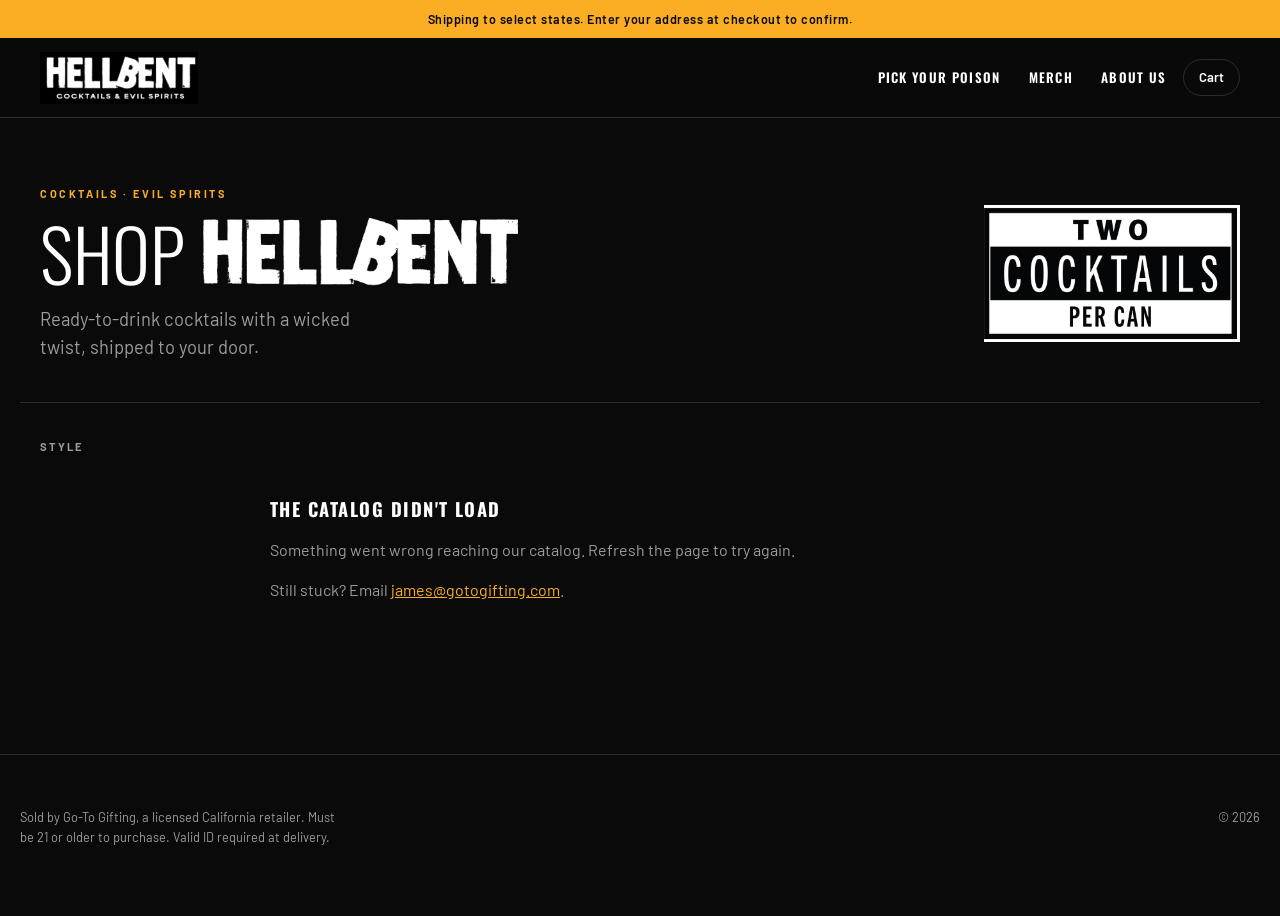
==== index.html @ 091dbbee "Add Two Cocktails per Can badge to the hero Their supplied artwork, used as-is (black-on-white reads" ====
<!DOCTYPE html>
<html lang="en">
<head>
<meta charset="utf-8">
<meta name="viewport" content="width=device-width, initial-scale=1">
<meta name="robots" content="noindex, nofollow">
<meta name="description" content="Ready-to-drink cocktails with a wicked twist. Shipped to your door.">
<title>Shop</title>
<link rel="icon" type="image/png" href="/assets/favicon.png">
<link rel="stylesheet" href="/assets/styles.css">
</head>
<body>

<div class="announce" id="announce"></div>

<header class="masthead">
  <div class="masthead__inner">
    <a class="masthead__logo" id="brand-home" href="#">
      <img id="brand-logo" alt="">
      <span class="masthead__name" id="brand-name"></span>
    </a>
    <span class="masthead__spacer"></span>
    <nav class="masthead__nav" id="brand-nav" aria-label="Hellbent"></nav>
    <button class="cart-btn" id="cart-open" type="button" aria-haspopup="dialog">
      Cart
      <span class="cart-btn__count" id="cart-count" hidden>0</span>
    </button>
  </div>
</header>

<main>
  <section class="hero">
    <div class="hero__copy">
      <p class="hero__kicker" id="hero-kicker"></p>
      <h1 class="hero__title" id="hero-title">
        <span id="hero-lead"></span>
        <img id="hero-mark" alt="" hidden>
      </h1>
      <p class="hero__tagline" id="hero-tagline"></p>
    </div>
    <img class="hero__badge" id="hero-badge" alt="" hidden>
  </section>

  <div class="shell">
    <nav class="filters" aria-label="Filter by style">
      <h2 class="filters__heading">Style</h2>
      <ul class="filters__list" id="filters"></ul>
    </nav>
    <section id="grid" aria-live="polite" aria-busy="true"></section>
  </div>
</main>

<footer class="footer">
  <div class="footer__inner">
    <p class="footer__legal" id="footer-legal"></p>
    <span class="masthead__spacer"></span>
    <p>&copy; <span id="footer-year"></span></p>
  </div>
</footer>

<div class="scrim" id="scrim" data-open="false"></div>

<aside class="drawer" id="drawer" data-open="false" role="dialog"
       aria-modal="true" aria-labelledby="drawer-title" aria-hidden="true">
  <div class="drawer__head">
    <h2 class="drawer__title" id="drawer-title">Your Cart</h2>
    <button class="drawer__close" id="drawer-close" type="button" aria-label="Close cart">&times;</button>
  </div>

  <div class="drawer__body" id="drawer-body"></div>

  <div class="drawer__foot" id="drawer-foot" hidden>
    <div class="drawer__error" id="drawer-error" role="alert" hidden></div>
    <div class="drawer__total">
      <span>Subtotal</span>
      <span id="cart-total">—</span>
    </div>
    <p class="drawer__tax">Shipping and tax calculated at checkout.</p>
    <button class="checkout-btn" id="checkout" type="button">Checkout</button>
    <p class="handoff" id="handoff"></p>
  </div>
</aside>

<script type="module" src="/assets/app.js"></script>
</body>
</html>
---- assets/styles.css ----
/* ═══════════════════════════════════════════════════════════
   Every color comes from a custom property set by app.js from
   brand.config.js. No hardcoded hex in this file — that's what
   keeps the template brand-agnostic.
   ═══════════════════════════════════════════════════════════ */

*, *::before, *::after { box-sizing: border-box; }

html {
  -webkit-text-size-adjust: 100%;
  overflow-x: hidden;
}

body {
  margin: 0;
  min-width: 320px;
  background: var(--bg);
  color: var(--text);
  font-family: var(--font-body);
  font-size: 16px;
  line-height: 1.5;
  -webkit-font-smoothing: antialiased;
}

img { max-width: 100%; display: block; }

button { font: inherit; color: inherit; cursor: pointer; }

a { color: inherit; }

:focus-visible {
  outline: 2px solid var(--accent);
  outline-offset: 3px;
  border-radius: 2px;
}

.visually-hidden {
  position: absolute; width: 1px; height: 1px;
  padding: 0; margin: -1px; overflow: hidden;
  clip: rect(0 0 0 0); white-space: nowrap; border: 0;
}

/* ── Announcement ─────────────────────────────────────────── */
.announce {
  background: var(--accent);
  color: var(--accent-text);
  text-align: center;
  font-size: 0.78rem;
  font-weight: 600;
  letter-spacing: 0.04em;
  padding: 0.6rem 1rem;
}

/* ── Header ───────────────────────────────────────────────── */
.masthead {
  position: sticky; top: 0; z-index: 40;
  background: color-mix(in srgb, var(--bg) 92%, transparent);
  backdrop-filter: blur(10px);
  border-bottom: 1px solid var(--line);
}
.masthead__inner {
  max-width: 1240px; margin: 0 auto;
  padding: 0.85rem 1.25rem;
  display: flex; align-items: center; gap: 1rem;
}
.masthead__logo { display: flex; align-items: center; gap: 0.6rem; text-decoration: none; }
.masthead__logo img { height: 52px; width: auto; }
.masthead__name {
  font-family: var(--font-display);
  font-size: 1.02rem; line-height: 1;
  font-weight: 800; text-transform: uppercase;
  letter-spacing: 0.14em;
}
.masthead__spacer { flex: 1; }
/* Hero wordmark sits inline beside "Shop". Cap height, not em box: the
   logotype's glyphs fill its frame edge to edge, so matching it to the full em
   would render it noticeably heavier than the type next to it. */
/* SHOP's cap height measures 0.819em in Oswald 800. The wordmark is set to
   0.95em so HELLBENT reads clearly taller than SHOP, per their team. Its ink
   fills the file edge to edge, so height here is true ink height. */
#hero-mark {
  display: inline-block; vertical-align: baseline;
  height: 0.95em; width: auto;
  margin-left: 0.16em;
  position: relative; top: 0.012em;   /* optical baseline seat */
}
/* Nav mirrors Hellbent's own header: uppercase display type, wide tracking.
   Wraps to a full-width second row below ~560px so the logo and cart button
   keep their space on a phone. */
.masthead__nav { display: flex; align-items: center; gap: 1.75rem; }
.masthead__link {
  font-family: var(--font-display);
  font-size: 0.82rem; color: var(--text);
  text-decoration: none; font-weight: 600;
  text-transform: uppercase; letter-spacing: 0.1em;
  white-space: nowrap;
}
.masthead__link:hover { color: var(--accent); }

.cart-btn {
  position: relative;
  background: none; border: 1px solid var(--line);
  border-radius: 999px;
  padding: 0.5rem 0.95rem;
  font-size: 0.82rem; font-weight: 600;
  display: inline-flex; align-items: center; gap: 0.45rem;
  transition: border-color 0.15s, background 0.15s;
}
.cart-btn:hover { border-color: var(--accent); background: var(--surface); }
.cart-btn__count {
  background: var(--accent); color: var(--accent-text);
  border-radius: 999px;
  min-width: 1.25rem; height: 1.25rem;
  display: grid; place-items: center;
  font-size: 0.7rem; font-weight: 700;
}
.cart-btn__count[hidden] { display: none; }

/* ── Hero ─────────────────────────────────────────────────── */
.hero {
  max-width: 1240px; margin: 0 auto;
  padding: clamp(2.75rem, 7vw, 4.25rem) 1.25rem clamp(1.75rem, 3.5vw, 2.5rem);
  border-bottom: 1px solid var(--line);
  margin-bottom: clamp(1.5rem, 3vw, 2.25rem);
  display: flex; align-items: center; gap: clamp(1.5rem, 5vw, 4rem);
}
.hero__copy { flex: 1 1 auto; min-width: 0; }
/* Claim badge filling the hero's open right side. Capped so it reads as a
   stamp beside the headline rather than competing with it. */
.hero__badge {
  flex: 0 0 auto;
  width: clamp(150px, 20vw, 260px);
  height: auto; display: block;
}
.hero__kicker {
  font-size: 0.68rem; letter-spacing: 0.24em;
  text-transform: uppercase; color: var(--accent);
  font-weight: 700; margin: 0 0 0.9rem;
}
.hero__title {
  font-family: var(--font-display);
  font-size: clamp(2.3rem, 6.8vw, 4.5rem);
  font-weight: 800; line-height: 0.98;
  letter-spacing: -0.005em;
  margin: 0; text-transform: uppercase;
  display: flex; align-items: baseline; flex-wrap: wrap;
  gap: 0 0.1em;
}
.hero__title .thin { font-weight: 300; }
.hero__tagline {
  color: var(--muted);
  font-size: clamp(0.95rem, 2.2vw, 1.15rem);
  margin: 1.1rem 0 0; max-width: 32ch;
}

/* ── Layout ───────────────────────────────────────────────── */
.shell {
  max-width: 1240px; margin: 0 auto;
  padding: 0 1.25rem 5rem;
  display: grid; grid-template-columns: 190px 1fr; gap: 2.5rem;
  align-items: start;
}
.shell > * { min-width: 0; }

/* ── Filters ──────────────────────────────────────────────── */
.filters { position: sticky; top: 5.5rem; }
.filters__heading {
  font-size: 0.7rem; letter-spacing: 0.18em; text-transform: uppercase;
  color: var(--muted); margin: 0 0 0.9rem; font-weight: 700;
}
.filters__list { list-style: none; margin: 0; padding: 0; }
.filters__item + .filters__item { margin-top: 0.15rem; }
.filters__btn {
  width: 100%; text-align: left;
  background: none; border: 0;
  padding: 0.5rem 0.7rem;
  border-radius: 7px;
  font-size: 0.9rem; font-weight: 500;
  color: var(--muted);
  display: flex; justify-content: space-between; align-items: center; gap: 0.5rem;
  transition: background 0.14s, color 0.14s;
}
.filters__btn:hover { background: var(--surface); color: var(--text); }
.filters__btn[aria-pressed="true"] {
  background: var(--surface-alt); color: var(--text); font-weight: 700;
}
.filters__btn[aria-pressed="true"]::before {
  content: ""; width: 3px; align-self: stretch;
  background: var(--accent); border-radius: 2px;
  margin: -0.15rem 0.35rem -0.15rem -0.35rem;
}
.filters__count { font-size: 0.75rem; color: var(--muted); font-variant-numeric: tabular-nums; }

.filters__toggle { display: none; }

/* ── Product grid ─────────────────────────────────────────── */
.grid {
  display: grid; gap: 1.5rem;
  grid-template-columns: repeat(3, 1fr);
}

.card {
  background: var(--surface);
  border: 1px solid var(--line);
  border-radius: 12px;
  overflow: hidden;
  display: flex; flex-direction: column;
  transition: border-color 0.16s, transform 0.16s;
}
.card:hover { border-color: var(--accent); transform: translateY(-2px); }
.card--out { opacity: 0.55; }

.card__media {
  /* Matches the composite's 1.65 ratio. A square frame letterboxed a landscape
     product shot, which is why it looked small. */
  aspect-ratio: 5 / 3;
  background: var(--surface-alt);
  position: relative; overflow: hidden;
}
.card__media img {
  width: 100%; height: 100%;
  /* contain, not cover: these renders have transparent margins, so cover would
     crop the box or can at the edges. Padding is trimmed in the source files
     instead, which is what actually makes them read larger. */
  object-fit: contain;
  padding: 1.5%;
  transition: transform 0.4s ease;
}
.card__media { background: var(--surface); }
.card:hover .card__media img { transform: scale(1.035); }

.card__flag {
  position: absolute; top: 0.7rem; left: 0.7rem;
  background: var(--gold); color: var(--text);
  font-size: 0.62rem; font-weight: 700;
  letter-spacing: 0.1em; text-transform: uppercase;
  padding: 0.28rem 0.5rem; border-radius: 4px;
}
.card__flag--out { background: var(--muted); color: #fff; }

.card__body { padding: 1rem 1rem 1.15rem; display: flex; flex-direction: column; flex: 1; gap: 0.55rem; }
.card__style {
  font-size: 0.66rem; letter-spacing: 0.14em; text-transform: uppercase;
  color: var(--accent); font-weight: 700;
}
.card__title {
  font-family: var(--font-display);
  font-size: 1.02rem; line-height: 1.2;
  font-weight: 700; text-transform: uppercase;
  letter-spacing: 0.045em;
  margin: 0;
}
.card__note {
  font-size: 0.82rem; line-height: 1.45;
  color: var(--muted);
  margin: 0.1rem 0 0;
}
/* Spec line: volume, ABV, tasting notes, pulled from the description's <li>
   items. Deliberately NOT uppercased — these run long enough that small caps
   wrap into an unreadable block. */
.card__spec {
  font-size: 0.76rem; line-height: 1.4;
  color: var(--muted);
  margin: 0.3rem 0 0;
  padding-top: 0.3rem;
  border-top: 1px solid var(--line);
}
.card__foot { margin-top: auto; display: flex; align-items: center; gap: 0.75rem; padding-top: 0.4rem; }
.card__price { font-weight: 700; font-size: 1rem; font-variant-numeric: tabular-nums; }

.add-btn {
  margin-left: auto;
  background: var(--accent); color: var(--accent-text);
  border: 0; border-radius: 999px;
  padding: 0.55rem 1.15rem;
  font-size: 0.82rem; font-weight: 700;
  transition: filter 0.14s;
}
.add-btn:hover:not(:disabled) { filter: brightness(1.1); }
.add-btn:disabled { background: var(--surface-alt); color: var(--muted); cursor: not-allowed; }

/* ── States ───────────────────────────────────────────────── */
.state { padding: 3.5rem 0; color: var(--muted); }
.state__title {
  font-family: var(--font-display); font-size: 1.15rem;
  font-weight: 800; text-transform: uppercase; letter-spacing: 0.08em;
  color: var(--text); margin: 0 0 0.6rem;
}
.state a { color: var(--accent); }

.skeleton {
  background: var(--surface);
  border: 1px solid var(--line);
  border-radius: 12px; height: 340px;
  animation: pulse 1.4s ease-in-out infinite;
}
@keyframes pulse { 0%,100% { opacity: 0.5 } 50% { opacity: 0.85 } }

/* ── Cart drawer ──────────────────────────────────────────── */
.scrim {
  position: fixed; inset: 0; z-index: 50;
  background: rgba(0,0,0,0.55);
  opacity: 0; pointer-events: none;
  transition: opacity 0.22s;
}
.scrim[data-open="true"] { opacity: 1; pointer-events: auto; }

.drawer {
  position: fixed; top: 0; right: 0; bottom: 0; z-index: 51;
  width: min(420px, 100%);
  height: 100dvh;
  background: var(--bg);
  border-left: 1px solid var(--line);
  transform: translateX(100%);
  transition: transform 0.26s cubic-bezier(0.4, 0, 0.2, 1);
  display: flex; flex-direction: column;
}
.drawer[data-open="true"] { transform: translateX(0); }

.drawer__head {
  padding: 1.1rem 1.25rem;
  border-bottom: 1px solid var(--line);
  display: flex; align-items: center; gap: 0.75rem;
}
.drawer__title {
  font-family: var(--font-display); font-size: 0.95rem; margin: 0;
  font-weight: 800; text-transform: uppercase; letter-spacing: 0.14em;
}
.drawer__close {
  margin-left: auto; background: none; border: 0;
  color: var(--muted); font-size: 1.5rem; line-height: 1;
  padding: 0.2rem 0.45rem; border-radius: 6px;
}
.drawer__close:hover { color: var(--text); background: var(--surface); }

.drawer__body { flex: 1; overflow-y: auto; padding: 1.25rem; }
.drawer__empty { color: var(--muted); text-align: center; padding: 3rem 1rem; }

.line { display: flex; gap: 0.85rem; padding: 0.9rem 0; border-bottom: 1px solid var(--line); }
.line:first-child { padding-top: 0; }
.line__img { width: 62px; height: 62px; border-radius: 8px; object-fit: cover; background: var(--surface-alt); flex-shrink: 0; }
.line__main { flex: 1; min-width: 0; }
.line__name { font-size: 0.88rem; font-weight: 600; margin: 0 0 0.15rem; }
.line__variant { font-size: 0.75rem; color: var(--muted); margin: 0 0 0.5rem; }
.line__price { font-size: 0.85rem; font-weight: 700; font-variant-numeric: tabular-nums; }

.stepper { display: inline-flex; align-items: center; gap: 0.15rem; border: 1px solid var(--line); border-radius: 999px; padding: 0.12rem; }
.stepper button {
  background: none; border: 0; width: 1.7rem; height: 1.7rem;
  border-radius: 999px; color: var(--muted); font-size: 1rem; line-height: 1;
}
.stepper button:hover { background: var(--surface); color: var(--text); }
.stepper output { min-width: 1.5rem; text-align: center; font-size: 0.82rem; font-weight: 600; font-variant-numeric: tabular-nums; }

.line__remove {
  background: none; border: 0; color: var(--muted);
  font-size: 0.72rem; text-decoration: underline; padding: 0.2rem 0;
}
.line__remove:hover { color: var(--accent); }

.drawer__foot { border-top: 1px solid var(--line); padding: 1.25rem; }
.drawer__total { display: flex; justify-content: space-between; font-weight: 700; margin-bottom: 0.5rem; }
.drawer__total span:last-child { font-variant-numeric: tabular-nums; }
.drawer__tax { font-size: 0.75rem; color: var(--muted); margin: 0 0 0.9rem; }

.checkout-btn {
  width: 100%; background: var(--accent); color: var(--accent-text);
  border: 0; border-radius: 999px; padding: 0.9rem;
  font-size: 0.95rem; font-weight: 700;
  transition: filter 0.14s;
}
.checkout-btn:hover:not(:disabled) { filter: brightness(1.1); }
.checkout-btn:disabled { opacity: 0.6; cursor: wait; }

/* Seller-of-record disclosure. Legally load-bearing — never hide. */
.handoff {
  margin: 0.85rem 0 0; font-size: 0.74rem; line-height: 1.45;
  color: var(--muted); text-align: center;
}

.drawer__error {
  background: color-mix(in srgb, var(--accent) 14%, transparent);
  border: 1px solid var(--accent);
  border-radius: 8px; padding: 0.7rem 0.85rem;
  font-size: 0.78rem; margin-bottom: 0.85rem;
}

/* ── Footer ───────────────────────────────────────────────── */
.footer {
  border-top: 1px solid var(--line);
  padding: 2.5rem 1.25rem 3.5rem;
  color: var(--muted); font-size: 0.8rem;
}
.footer__inner { max-width: 1240px; margin: 0 auto; display: flex; flex-wrap: wrap; gap: 1rem 2rem; align-items: baseline; }
.footer__legal { max-width: 46ch; line-height: 1.55; }

/* ── Responsive ───────────────────────────────────────────── */
@media (max-width: 560px) {
  .masthead__inner { flex-wrap: wrap; gap: 0.6rem 0.75rem; }
  .masthead__logo img { height: 40px; }
  /* Nav takes the full second row and scrolls sideways if it ever outgrows it. */
  .masthead__nav {
    order: 3; flex-basis: 100%;
    gap: 1.25rem;
    overflow-x: auto; scrollbar-width: none;
    padding-bottom: 0.15rem;
    border-top: 1px solid var(--line);
    padding-top: 0.6rem;
  }
  .masthead__nav::-webkit-scrollbar { display: none; }
  /* Text is small here; pad the hit area out to a thumb-sized target. */
  .masthead__link {
    font-size: 0.76rem;
    display: inline-flex; align-items: center;
    min-height: 40px;
  }
}

@media (max-width: 960px) {
  .grid { grid-template-columns: repeat(2, 1fr); }
  .shell { grid-template-columns: 1fr; gap: 1.25rem; }
  .filters { position: static; }
  .filters__heading { display: none; }
  .filters__list {
    display: flex; gap: 0.4rem; overflow-x: auto;
    padding: 0.2rem 0 0.55rem; scrollbar-width: none;
    scroll-snap-type: x proximity;
    overscroll-behavior-inline: contain;
  }
  .filters__list::-webkit-scrollbar { display: none; }
  .filters__item + .filters__item { margin-top: 0; }
  .filters__item { flex: 0 0 auto; scroll-snap-align: start; }
  .filters__btn {
    white-space: nowrap; border: 1px solid var(--line);
    border-radius: 999px; min-height: 44px; padding: 0.55rem 0.95rem;
  }
  .filters__btn[aria-pressed="true"]::before { display: none; }
  .filters__btn[aria-pressed="true"] { border-color: var(--accent); }
  .filters__count { display: none; }
}

@media (max-width: 680px) {
  .announce {
    font-size: 0.68rem;
    line-height: 1.35;
    padding: 0.5rem 0.8rem;
  }

  .masthead__inner {
    min-height: 64px;
    padding: 0.55rem 0.9rem;
    gap: 0.65rem;
  }
  .masthead__logo { min-width: 0; }
  .masthead__logo img { height: 44px; max-width: 116px; object-fit: contain; }
  /* The Rincon build collapsed its single "Back to Main Site" link into a round
     ↗ icon here. With three named nav links that hides the labels entirely, so
     the icon treatment is gone — the 560px rule above wraps the nav instead. */
  .cart-btn {
    min-height: 44px;
    flex-shrink: 0;
    padding: 0.55rem 0.8rem;
  }

  .hero {
    padding: 2rem 1rem 1.5rem;
    margin-bottom: 1rem;
  }
  .hero__kicker {
    max-width: 28ch;
    font-size: 0.62rem;
    line-height: 1.55;
    margin-bottom: 0.65rem;
  }
  .hero { flex-direction: column; align-items: flex-start; gap: 1.5rem; }
  .hero__badge { width: min(200px, 55%); }
  .hero__title {
    font-size: clamp(2rem, 12vw, 3.25rem);
    line-height: 0.95;
    overflow-wrap: anywhere;
  }
  .hero__tagline { margin-top: 0.85rem; }

  .shell {
    gap: 0.85rem;
    padding: 0 1rem 3.5rem;
  }
  .filters {
    margin-inline: -1rem;
    overflow: hidden;
  }
  .filters__list {
    padding-inline: 1rem;
    scroll-padding-inline: 1rem;
  }

  .grid {
    grid-template-columns: 1fr;
    gap: 0.85rem;
  }
  .card {
    min-height: 180px;
    display: grid;
    grid-template-columns: minmax(132px, 42%) 1fr;
    border-radius: 10px;
  }
  .card:hover { transform: none; }
  .card__media { aspect-ratio: 5 / 3; min-height: 0; }
  .card:hover .card__media img { transform: none; }
  .card__flag { top: 0.55rem; left: 0.55rem; }
  .card__body { min-width: 0; padding: 0.9rem; gap: 0.4rem; }
  .card__style { font-size: 0.6rem; line-height: 1.35; }
  .card__title {
    font-size: clamp(0.9rem, 4.2vw, 1.05rem);
    overflow-wrap: anywhere;
  }
  .card__foot {
    align-items: flex-end;
    flex-wrap: wrap;
    gap: 0.6rem;
  }
  .add-btn {
    min-height: 44px;
    padding: 0.6rem 1rem;
  }
  .skeleton { height: 180px; }

  .drawer { width: 100%; border-left: 0; }
  .drawer__head { padding: 0.85rem 1rem; }
  .drawer__close {
    min-width: 44px;
    min-height: 44px;
  }
  .drawer__body { padding: 1rem; }
  .drawer__foot {
    padding: 1rem 1rem max(1rem, env(safe-area-inset-bottom));
    background: var(--bg);
  }
  .line { gap: 0.7rem; }
  .stepper button { width: 2rem; height: 2rem; }
  .line__remove { min-height: 44px; }
  .checkout-btn { min-height: 48px; }

  .footer { padding: 2rem 1rem max(2rem, env(safe-area-inset-bottom)); }
  .footer__inner { display: grid; gap: 0.75rem; }
  .footer__inner .masthead__spacer { display: none; }
  .footer__inner p { margin: 0; }
}

@media (max-width: 380px) {
  .masthead__logo img { max-width: 96px; }
  .cart-btn { padding-inline: 0.7rem; }
  .card { grid-template-columns: minmax(118px, 40%) 1fr; }
  .card__body { padding: 0.75rem; }
  .add-btn { width: 100%; margin-left: 0; }
}

@media (prefers-reduced-motion: reduce) {
  *, *::before, *::after {
    animation-duration: 0.01ms !important;
    animation-iteration-count: 1 !important;
    transition-duration: 0.01ms !important;
  }
  .drawer { transition: none; }
}
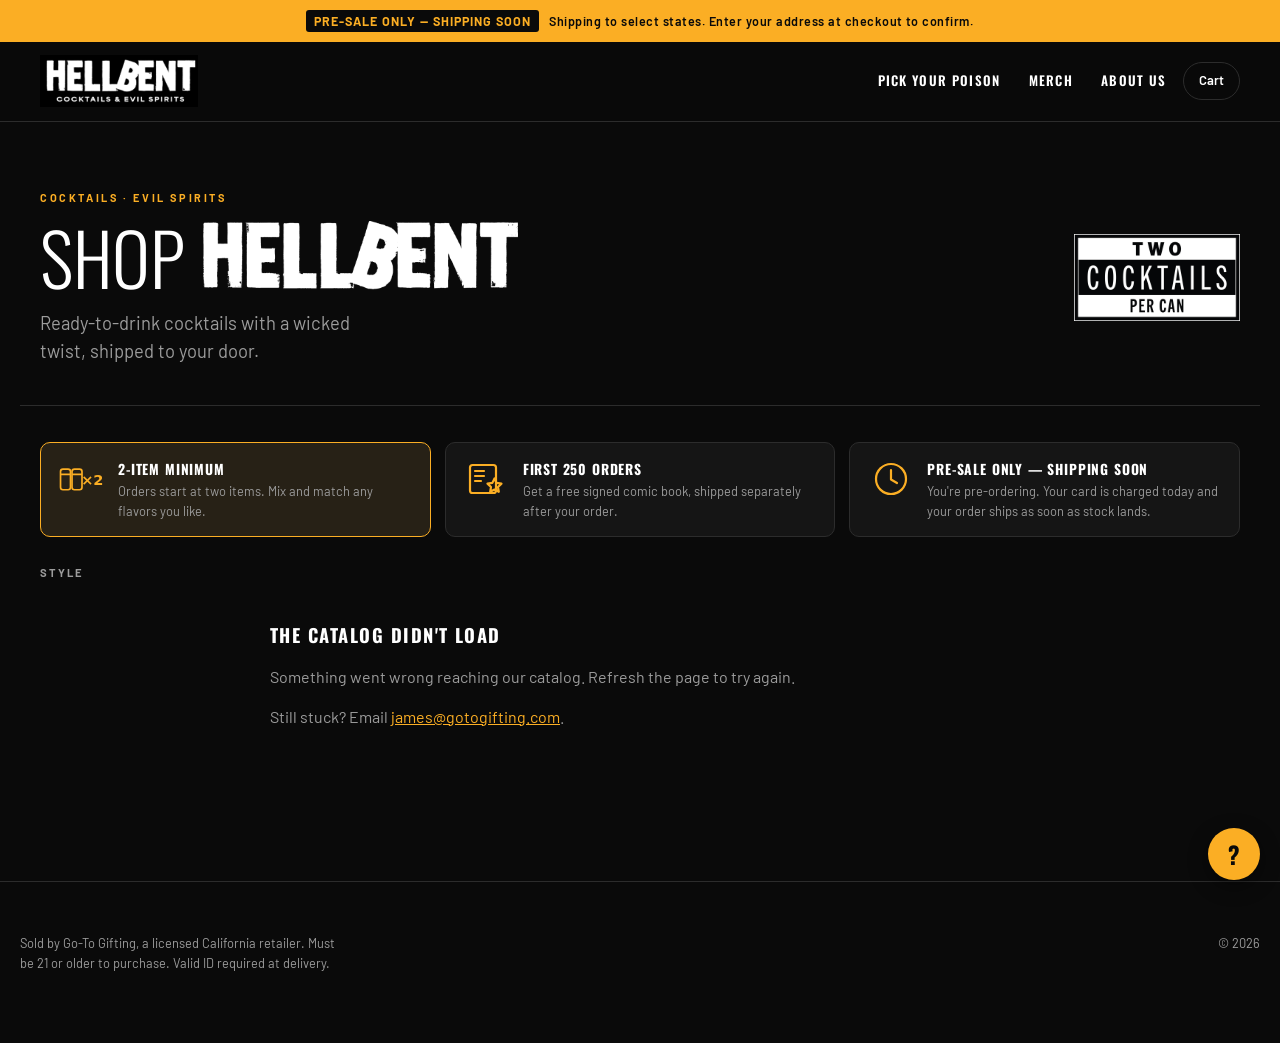
==== commit c8afa928: "Add pre-sale, 2-item minimum, 250-order promo, and help widget Four config-driven additions to brand" ====
--- a/index.html
+++ b/index.html
@@ -41,6 +41,10 @@
     <img class="hero__badge" id="hero-badge" alt="" hidden>
   </section>
 
+  <!-- Pre-sale / minimum-order / promo notices. Painted by app.js from
+       brand.config.js; the whole strip removes itself when nothing is active. -->
+  <aside class="notices" id="notices" aria-label="Ordering information" hidden></aside>
+
   <div class="shell">
     <nav class="filters" aria-label="Filter by style">
       <h2 class="filters__heading">Style</h2>
@@ -76,11 +80,65 @@
       <span id="cart-total">—</span>
     </div>
     <p class="drawer__tax">Shipping and tax calculated at checkout.</p>
+    <p class="drawer__presale" id="drawer-presale" hidden></p>
+    <div class="drawer__min" id="drawer-min" role="status" hidden></div>
     <button class="checkout-btn" id="checkout" type="button">Checkout</button>
     <p class="handoff" id="handoff"></p>
   </div>
 </aside>
 
+<!-- ══ Help widget ═══════════════════════════════════════════════════════
+     The form markup must be REAL, STATIC HTML in this file. Netlify detects
+     forms by parsing the deployed HTML at build; a form injected by JS is
+     never registered and every submission 404s. Do not move this into app.js.
+
+     app.js posts it over fetch so the panel can show inline success. The
+     action= below is the no-JS fallback path.
+     ══════════════════════════════════════════════════════════════════════ -->
+<button class="help-fab" id="help-open" type="button"
+        aria-expanded="false" aria-controls="help-panel"
+        aria-label="Need help? Send us a message">
+  <span aria-hidden="true">?</span>
+</button>
+
+<div class="help-panel" id="help-panel" data-open="false" role="dialog"
+     aria-labelledby="help-title" aria-hidden="true">
+  <div class="help-panel__head">
+    <h2 class="help-panel__title" id="help-title"></h2>
+    <button class="help-panel__close" id="help-close" type="button"
+            aria-label="Close help">&times;</button>
+  </div>
+
+  <p class="help-panel__line" id="help-line"></p>
+
+  <form class="help-form" id="help-form" name="hellbent-help" method="POST"
+        action="/thanks.html" data-netlify="true" data-netlify-honeypot="bot-field">
+    <input type="hidden" name="form-name" value="hellbent-help">
+    <p class="help-form__pot">
+      <label>Leave this field empty <input name="bot-field" tabindex="-1" autocomplete="off"></label>
+    </p>
+
+    <label class="help-form__label" for="help-name">Name</label>
+    <input class="help-form__input" id="help-name" name="name" type="text"
+           autocomplete="name" required>
+
+    <label class="help-form__label" for="help-email">Email</label>
+    <input class="help-form__input" id="help-email" name="email" type="email"
+           autocomplete="email" required>
+
+    <label class="help-form__label" for="help-order">Order number <span>(optional)</span></label>
+    <input class="help-form__input" id="help-order" name="order" type="text"
+           autocomplete="off">
+
+    <label class="help-form__label" for="help-message">How can we help?</label>
+    <textarea class="help-form__input help-form__textarea" id="help-message"
+              name="message" rows="4" required></textarea>
+
+    <div class="help-form__status" id="help-status" role="status" hidden></div>
+    <button class="help-form__submit" id="help-submit" type="submit">Send message</button>
+  </form>
+</div>
+
 <script type="module" src="/assets/app.js"></script>
 </body>
 </html>
--- a/assets/styles.css
+++ b/assets/styles.css
@@ -49,6 +49,20 @@
   font-weight: 600;
   letter-spacing: 0.04em;
   padding: 0.6rem 1rem;
+}
+
+/* Pre-sale flag, ahead of the shipping line in the same bar. Boxed so it
+   reads as a status stamp rather than as more sentence. */
+.announce__flag {
+  display: inline-block;
+  margin-right: 0.6rem;
+  padding: 0.12rem 0.5rem;
+  border-radius: 3px;
+  background: var(--accent-text);
+  color: var(--accent);
+  text-transform: uppercase;
+  letter-spacing: 0.08em;
+  font-weight: 700;
 }
 
 /* ── Header ───────────────────────────────────────────────── */
@@ -129,7 +143,7 @@
    stamp beside the headline rather than competing with it. */
 .hero__badge {
   flex: 0 0 auto;
-  width: clamp(150px, 20vw, 260px);
+  width: clamp(112px, 13vw, 168px);
   height: auto; display: block;
 }
 .hero__kicker {
@@ -151,6 +165,62 @@
   color: var(--muted);
   font-size: clamp(0.95rem, 2.2vw, 1.15rem);
   margin: 1.1rem 0 0; max-width: 32ch;
+}
+
+/* ── Notice strip ─────────────────────────────────────────── */
+/* Pre-sale, minimum order, launch promo. Sits between the hero and the
+   grid so it's read before anything is added to a cart. */
+.notices {
+  max-width: 1240px;
+  margin: 0 auto 1.75rem;
+  padding: 0 1.25rem;
+  display: grid;
+  grid-template-columns: repeat(auto-fit, minmax(250px, 1fr));
+  gap: 0.85rem;
+}
+.notices[hidden] { display: none; }
+
+.notice {
+  display: flex;
+  align-items: flex-start;
+  gap: 0.85rem;
+  padding: 0.95rem 1.1rem;
+  background: var(--surface);
+  border: 1px solid var(--line);
+  border-radius: 10px;
+}
+
+/* The minimum is the one that changes what a shopper has to do, so it
+   carries the accent edge. The others are informational. */
+.notice--lead {
+  border-color: var(--accent);
+  background: color-mix(in srgb, var(--accent) 8%, var(--surface));
+}
+
+/* Wider than tall — the minimum mark is a 60x40 viewBox. Height is what's
+   fixed; width follows so the drawn marks aren't letterboxed. */
+.notice__icon {
+  flex-shrink: 0;
+  width: 46px; height: 40px;
+  color: var(--accent);
+}
+.notice__icon svg { width: 100%; height: 100%; display: block; }
+.notice--lead .notice__icon { color: var(--accent); }
+
+.notice__body { min-width: 0; }
+.notice__heading {
+  margin: 0 0 0.2rem;
+  font-family: var(--font-display);
+  font-size: 0.86rem;
+  font-weight: 700;
+  text-transform: uppercase;
+  letter-spacing: 0.06em;
+}
+.notice__line {
+  margin: 0;
+  font-size: 0.8rem;
+  line-height: 1.5;
+  color: var(--muted);
 }
 
 /* ── Layout ───────────────────────────────────────────────── */
@@ -211,9 +281,9 @@
 .card--out { opacity: 0.55; }
 
 .card__media {
-  /* Matches the composite's 1.65 ratio. A square frame letterboxed a landscape
-     product shot, which is why it looked small. */
-  aspect-ratio: 5 / 3;
+  /* Exactly matches the composite ratio (2228x1700). Any mismatch here
+     letterboxes and shrinks the product. */
+  aspect-ratio: 2228 / 1700;
   background: var(--surface-alt);
   position: relative; overflow: hidden;
 }
@@ -223,7 +293,9 @@
      crop the box or can at the edges. Padding is trimmed in the source files
      instead, which is what actually makes them read larger. */
   object-fit: contain;
-  padding: 1.5%;
+  /* Breathing room between the product and the card edges. The frame ratio
+     matches the image exactly, so this insets evenly on all four sides. */
+  padding: 5%;
   transition: transform 0.4s ease;
 }
 .card__media { background: var(--surface); }
@@ -370,13 +442,46 @@
   transition: filter 0.14s;
 }
 .checkout-btn:hover:not(:disabled) { filter: brightness(1.1); }
+/* Busy (preparing the Shopify cart) — a wait cursor is right here. */
 .checkout-btn:disabled { opacity: 0.6; cursor: wait; }
+/* Blocked by the minimum — a different thing entirely. Reads as unavailable
+   rather than loading, and matches how a sold-out Add button looks. */
+.checkout-btn[data-blocked="true"] {
+  background: var(--surface-alt);
+  color: var(--muted);
+  opacity: 1;
+  cursor: not-allowed;
+}
 
 /* Seller-of-record disclosure. Legally load-bearing — never hide. */
 .handoff {
   margin: 0.85rem 0 0; font-size: 0.74rem; line-height: 1.45;
   color: var(--muted); text-align: center;
 }
+
+/* Pre-sale disclosure in the cart. A shopper about to pay needs to know
+   the box isn't shipping today — the announcement bar is too easy to miss. */
+.drawer__presale {
+  margin: 0 0 0.9rem;
+  font-size: 0.74rem;
+  line-height: 1.45;
+  color: var(--muted);
+}
+.drawer__presale[hidden] { display: none; }
+
+/* Minimum-order gate. Sits directly above the button it disables so the
+   reason and the blocked control are read together. */
+.drawer__min {
+  background: color-mix(in srgb, var(--accent) 12%, transparent);
+  border: 1px solid var(--accent);
+  border-radius: 8px;
+  padding: 0.65rem 0.8rem;
+  font-size: 0.78rem;
+  line-height: 1.45;
+  font-weight: 600;
+  margin-bottom: 0.75rem;
+}
+.drawer__min[hidden] { display: none; }
 
 .drawer__error {
   background: color-mix(in srgb, var(--accent) 14%, transparent);
@@ -393,6 +498,134 @@
 }
 .footer__inner { max-width: 1240px; margin: 0 auto; display: flex; flex-wrap: wrap; gap: 1rem 2rem; align-items: baseline; }
 .footer__legal { max-width: 46ch; line-height: 1.55; }
+
+/* ── Help widget ──────────────────────────────────────────── */
+/* Stacking: masthead 40 · help 45/46 · scrim 50 · drawer 51. The cart
+   drawer deliberately covers the help widget, and openDrawer() also sets
+   body[data-drawer="open"] to take the button out of the tab order. */
+.help-fab {
+  position: fixed;
+  right: 1.25rem;
+  bottom: 1.25rem;
+  z-index: 45;
+  width: 52px; height: 52px;
+  border: 0; border-radius: 999px;
+  background: var(--accent);
+  color: var(--accent-text);
+  font-family: var(--font-display);
+  font-size: 1.5rem; font-weight: 700; line-height: 1;
+  display: flex; align-items: center; justify-content: center;
+  box-shadow: 0 6px 20px rgba(0, 0, 0, 0.45);
+  transition: filter 0.14s, transform 0.14s;
+}
+.help-fab:hover { filter: brightness(1.1); transform: translateY(-2px); }
+
+body[data-drawer="open"] .help-fab,
+body[data-drawer="open"] .help-panel { display: none; }
+
+.help-panel {
+  position: fixed;
+  right: 1.25rem;
+  bottom: 5.25rem;
+  z-index: 46;
+  width: min(360px, calc(100vw - 2.5rem));
+  max-height: min(560px, calc(100vh - 8rem));
+  overflow-y: auto;
+  background: var(--surface);
+  border: 1px solid var(--line);
+  border-radius: 12px;
+  padding: 1.15rem;
+  box-shadow: 0 12px 36px rgba(0, 0, 0, 0.55);
+  opacity: 0; transform: translateY(8px);
+  pointer-events: none;
+  transition: opacity 0.16s, transform 0.16s;
+}
+.help-panel[data-open="true"] {
+  opacity: 1; transform: translateY(0); pointer-events: auto;
+}
+
+.help-panel__head {
+  display: flex; align-items: flex-start; gap: 0.5rem;
+  margin-bottom: 0.35rem;
+}
+.help-panel__title {
+  flex: 1; margin: 0;
+  font-family: var(--font-display);
+  font-size: 1.05rem; font-weight: 700;
+  text-transform: uppercase; letter-spacing: 0.05em;
+}
+.help-panel__close {
+  background: none; border: 0; color: var(--muted);
+  font-size: 1.5rem; line-height: 1;
+  width: 32px; height: 32px; border-radius: 6px;
+  flex-shrink: 0;
+}
+.help-panel__close:hover { color: var(--text); background: var(--surface-alt); }
+
+.help-panel__line {
+  margin: 0 0 0.95rem;
+  font-size: 0.8rem; line-height: 1.5; color: var(--muted);
+}
+
+/* Honeypot. Hidden from people, still reachable by the bots that fill
+   every field they find — which is the whole point. */
+.help-form__pot { position: absolute; left: -9999px; }
+
+.help-form__label {
+  display: block;
+  font-size: 0.72rem; font-weight: 700;
+  text-transform: uppercase; letter-spacing: 0.06em;
+  margin-bottom: 0.3rem;
+}
+.help-form__label span { font-weight: 400; text-transform: none; letter-spacing: 0; color: var(--muted); }
+
+.help-form__input {
+  width: 100%;
+  background: var(--bg);
+  border: 1px solid var(--line);
+  border-radius: 8px;
+  color: var(--text);
+  font-family: var(--font-body);
+  font-size: 0.85rem;
+  padding: 0.55rem 0.65rem;
+  margin-bottom: 0.8rem;
+}
+.help-form__input:focus-visible { border-color: var(--accent); }
+.help-form__textarea { resize: vertical; min-height: 84px; }
+
+.help-form__status {
+  border-radius: 8px; padding: 0.65rem 0.8rem;
+  font-size: 0.78rem; line-height: 1.45;
+  margin-bottom: 0.75rem;
+}
+.help-form__status[hidden] { display: none; }
+.help-form__status--ok {
+  background: color-mix(in srgb, var(--accent) 12%, transparent);
+  border: 1px solid var(--accent);
+}
+.help-form__status--bad {
+  background: color-mix(in srgb, var(--gold) 18%, transparent);
+  border: 1px solid var(--gold);
+}
+.help-form__status a { color: var(--accent); }
+
+.help-form__submit {
+  width: 100%;
+  background: var(--accent); color: var(--accent-text);
+  border: 0; border-radius: 999px;
+  padding: 0.75rem;
+  font-size: 0.88rem; font-weight: 700;
+  transition: filter 0.14s;
+}
+.help-form__submit:hover:not(:disabled) { filter: brightness(1.1); }
+.help-form__submit:disabled { opacity: 0.6; cursor: wait; }
+
+/* Standalone pages (thanks.html) borrow the shell without a sidebar. */
+.shell--solo {
+  max-width: 1240px; margin: 0 auto;
+  padding: 2rem 1.25rem 4rem;
+  display: block;
+}
 
 /* ── Responsive ───────────────────────────────────────────── */
 @media (max-width: 560px) {
@@ -473,7 +706,7 @@
     margin-bottom: 0.65rem;
   }
   .hero { flex-direction: column; align-items: flex-start; gap: 1.5rem; }
-  .hero__badge { width: min(200px, 55%); }
+  .hero__badge { width: min(132px, 40%); }
   .hero__title {
     font-size: clamp(2rem, 12vw, 3.25rem);
     line-height: 0.95;
@@ -505,7 +738,7 @@
     border-radius: 10px;
   }
   .card:hover { transform: none; }
-  .card__media { aspect-ratio: 5 / 3; min-height: 0; }
+  .card__media { aspect-ratio: 2228 / 1700; min-height: 0; }
   .card:hover .card__media img { transform: none; }
   .card__flag { top: 0.55rem; left: 0.55rem; }
   .card__body { min-width: 0; padding: 0.9rem; gap: 0.4rem; }
@@ -541,6 +774,26 @@
   .line__remove { min-height: 44px; }
   .checkout-btn { min-height: 48px; }
 
+  .notices {
+    padding: 0 1rem;
+    margin-bottom: 1.25rem;
+    gap: 0.6rem;
+    grid-template-columns: 1fr;
+  }
+  .notice { padding: 0.8rem 0.9rem; gap: 0.7rem; }
+  .notice__icon { width: 40px; height: 34px; }
+
+  .help-fab {
+    right: 1rem;
+    bottom: max(1rem, env(safe-area-inset-bottom));
+  }
+  .help-panel {
+    right: 1rem; left: 1rem;
+    width: auto;
+    bottom: calc(4.75rem + env(safe-area-inset-bottom));
+    max-height: calc(100vh - 7.5rem);
+  }
+
   .footer { padding: 2rem 1rem max(2rem, env(safe-area-inset-bottom)); }
   .footer__inner { display: grid; gap: 0.75rem; }
   .footer__inner .masthead__spacer { display: none; }
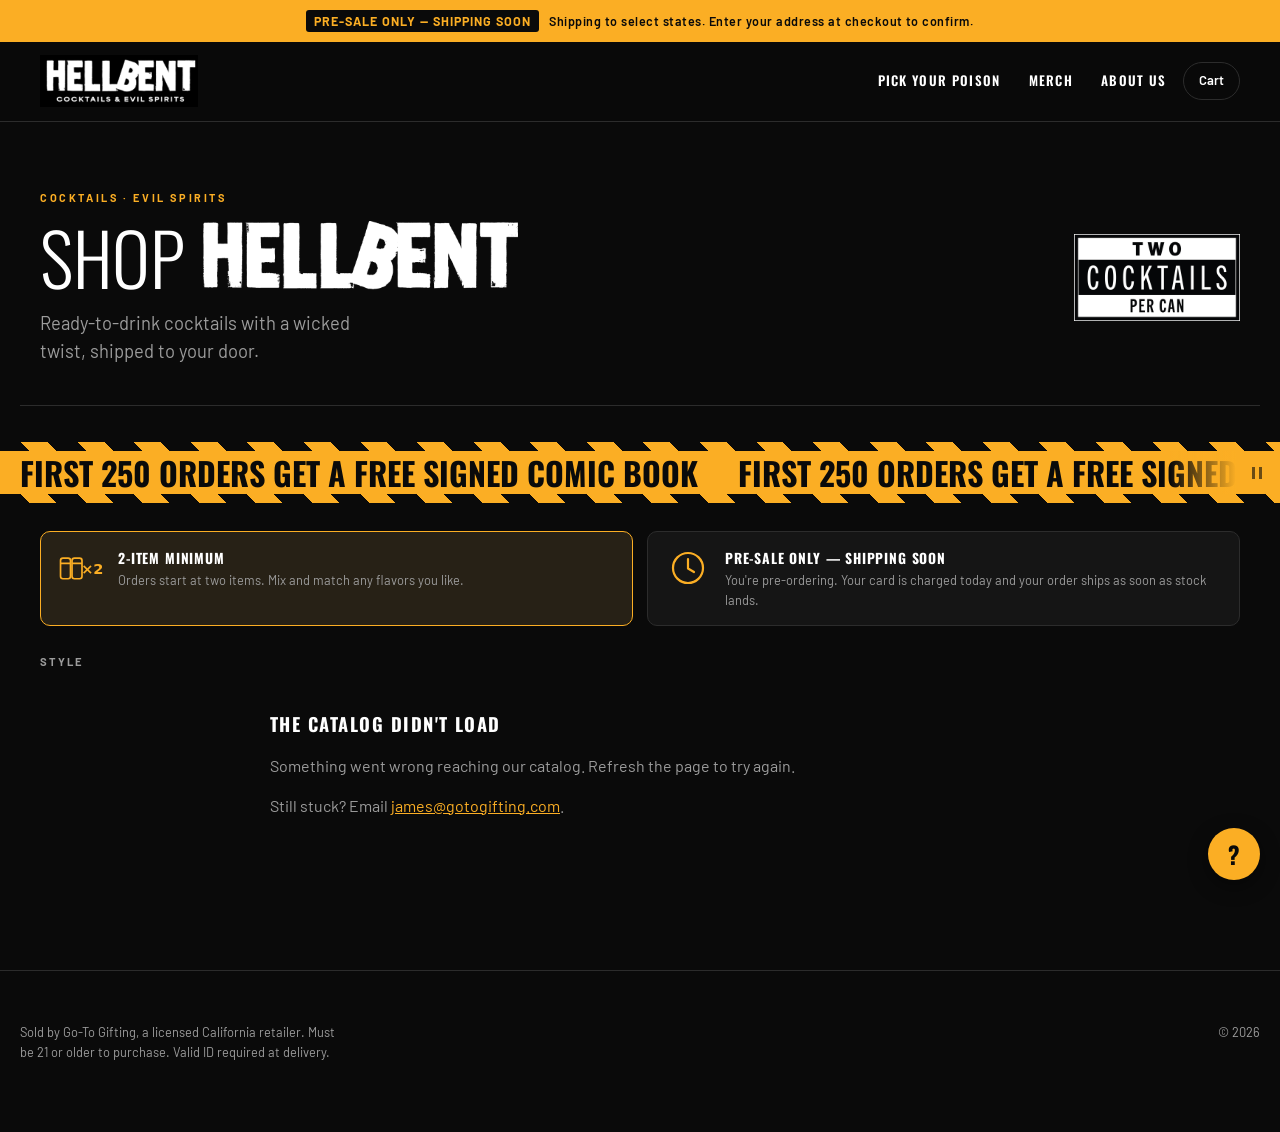
==== commit a0e1bd24: "Render the 250-order promo as a caution-tape ticker Matches the ticker band on hellbentcocktails.com" ====
--- a/index.html
+++ b/index.html
@@ -41,7 +41,20 @@
     <img class="hero__badge" id="hero-badge" alt="" hidden>
   </section>
 
-  <!-- Pre-sale / minimum-order / promo notices. Painted by app.js from
+  <!-- Caution-tape ticker, mirroring the band under the hero on
+       hellbentcocktails.com. Built by app.js from BRAND.promo. -->
+  <section class="tape" id="tape" hidden>
+    <p class="visually-hidden" id="tape-readable"></p>
+    <div class="tape__track" id="tape-track" aria-hidden="true"></div>
+    <p class="tape__static" id="tape-static" hidden></p>
+    <span class="tape__fade" aria-hidden="true"></span>
+    <button class="tape__pause" id="tape-pause" type="button" aria-pressed="false">
+      <span class="visually-hidden">Pause the scrolling banner</span>
+      <span class="tape__pause-icon" aria-hidden="true"></span>
+    </button>
+  </section>
+
+  <!-- Pre-sale / minimum-order notices. Painted by app.js from
        brand.config.js; the whole strip removes itself when nothing is active. -->
   <aside class="notices" id="notices" aria-label="Ordering information" hidden></aside>
 
--- a/assets/styles.css
+++ b/assets/styles.css
@@ -165,6 +165,138 @@
   color: var(--muted);
   font-size: clamp(0.95rem, 2.2vw, 1.15rem);
   margin: 1.1rem 0 0; max-width: 32ch;
+}
+
+/* ── Caution-tape ticker ──────────────────────────────────── */
+/* Geometry measured off their own ticker-blank asset (2560x114): stripe
+   bands are ~15% of the height top and bottom, leaning 45deg, horizontal
+   period ~106px at that scale. Drawn here in CSS from --accent and
+   --accent-text so it needs no image and follows the palette. */
+.tape {
+  --tape-h: 61px;
+  --stripe-band: 9px;       /* ~15% of 61px, as in their artwork */
+  --stripe-ink: 21px;       /* black run, measured perpendicular */
+  --stripe-period: 40px;    /* black + amber, perpendicular */
+  position: relative;
+  height: var(--tape-h);
+  margin-bottom: 1.75rem;
+  background: var(--accent);
+  overflow: hidden;
+  display: flex;
+  align-items: center;
+}
+.tape[hidden] { display: none; }
+
+/* Hazard stripes, top and bottom edges only. */
+.tape::before,
+.tape::after {
+  content: "";
+  position: absolute;
+  left: 0; right: 0;
+  height: var(--stripe-band);
+  background: repeating-linear-gradient(45deg,
+    var(--accent-text) 0 var(--stripe-ink),
+    var(--accent) var(--stripe-ink) var(--stripe-period));
+  z-index: 1;
+  pointer-events: none;
+}
+.tape::before { top: 0; }
+.tape::after  { bottom: 0; }
+
+.tape__track {
+  display: flex;
+  flex: none;
+  will-change: transform;
+  animation: tape-scroll var(--tape-duration, 45s) linear infinite;
+}
+.tape__half { display: flex; flex: none; }
+
+.tape__track span {
+  flex: none;
+  margin: 0 20px;                        /* their spacing */
+  font-family: var(--font-display);
+  font-size: 32px;
+  line-height: 86%;
+  font-weight: 700;
+  text-transform: uppercase;
+  color: var(--accent-text);
+  white-space: nowrap;
+}
+
+@keyframes tape-scroll {
+  from { transform: translate3d(0, 0, 0); }
+  to   { transform: translate3d(-50%, 0, 0); }
+}
+
+/* Stop on hover and on keyboard focus as well as via the button — a
+   shopper trying to read it shouldn't have to chase it. */
+.tape:hover .tape__track,
+.tape:focus-within .tape__track,
+.tape[data-paused="true"] .tape__track { animation-play-state: paused; }
+
+/* Shown instead of the scroll when motion is reduced. */
+.tape__static {
+  margin: 0 auto;
+  padding: 0 1.25rem;
+  font-family: var(--font-display);
+  font-size: clamp(0.85rem, 2.4vw, 1.15rem);
+  font-weight: 700;
+  text-transform: uppercase;
+  letter-spacing: 0.04em;
+  color: var(--accent-text);
+  text-align: center;
+}
+.tape__static[hidden] { display: none; }
+
+/* Amber gutter so the scrolling copy fades out before it reaches the pause
+   control instead of colliding with it. Inset top and bottom so the hazard
+   stripes still run edge to edge behind it. */
+.tape__fade {
+  position: absolute;
+  right: 0;
+  top: var(--stripe-band);
+  bottom: var(--stripe-band);
+  width: 110px;
+  z-index: 2;
+  pointer-events: none;
+  background: linear-gradient(to right, transparent, var(--accent) 60%);
+}
+
+/* WCAG 2.2.2 — moving content that runs past five seconds needs a way to
+   stop it. Sits inside the band, deliberately quiet. */
+.tape__pause {
+  position: absolute;
+  right: 0.5rem;
+  top: 50%;
+  transform: translateY(-50%);
+  z-index: 3;
+  width: 30px; height: 30px;
+  display: flex; align-items: center; justify-content: center;
+  border: 0; border-radius: 999px;
+  background: transparent;
+  color: var(--accent-text);
+  opacity: 0.6;
+  transition: opacity 0.14s, background 0.14s;
+}
+.tape__pause:hover,
+.tape__pause:focus-visible {
+  opacity: 1;
+  background: color-mix(in srgb, var(--accent-text) 16%, transparent);
+}
+
+/* Two bars — becomes a single play triangle when paused. */
+.tape__pause-icon {
+  width: 10px; height: 12px;
+  border-left: 3.5px solid currentColor;
+  border-right: 3.5px solid currentColor;
+}
+.tape[data-paused="true"] .tape__pause-icon {
+  width: 0; height: 0;
+  border-left: 11px solid currentColor;
+  border-right: 0;
+  border-top: 7px solid transparent;
+  border-bottom: 7px solid transparent;
+  margin-left: 3px;
 }
 
 /* ── Notice strip ─────────────────────────────────────────── */
@@ -774,6 +906,17 @@
   .line__remove { min-height: 44px; }
   .checkout-btn { min-height: 48px; }
 
+  .tape {
+    --tape-h: 44px;
+    --stripe-band: 7px;
+    --stripe-ink: 15px;
+    --stripe-period: 29px;
+    margin-bottom: 1.25rem;
+  }
+  .tape__track span { font-size: 20px; margin: 0 14px; }
+  .tape__fade { width: 76px; }
+  .tape__pause { right: 0.35rem; width: 34px; height: 34px; }
+
   .notices {
     padding: 0 1rem;
     margin-bottom: 1.25rem;
@@ -815,4 +958,8 @@
     transition-duration: 0.01ms !important;
   }
   .drawer { transition: none; }
-}
+  /* Belt and braces: paintTape() already removes the track under reduced
+     motion and shows the static line. If JS hasn't run yet, this stops the
+     global 0.01ms rule from snapping the marquee to its end frame. */
+  .tape__track { animation: none !important; transform: none !important; }
+}
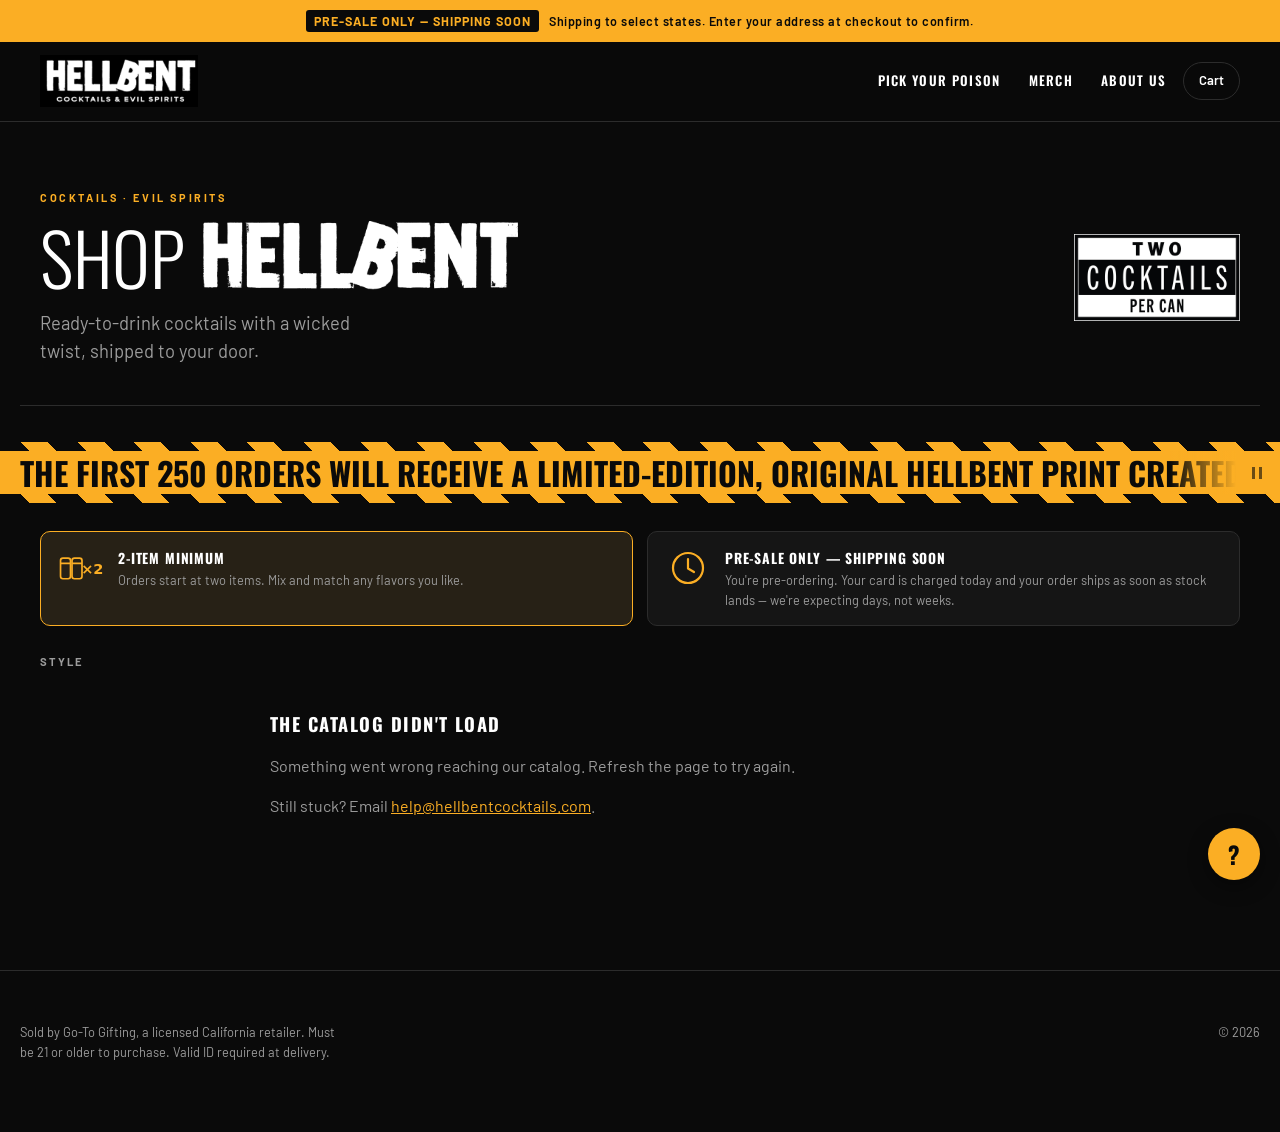
==== commit f196455c: "Add continue-shopping affordance to cart drawer Adding an item force-opens the drawer, which covers " ====
--- a/index.html
+++ b/index.html
@@ -95,6 +95,7 @@
     <p class="drawer__tax">Shipping and tax calculated at checkout.</p>
     <p class="drawer__presale" id="drawer-presale" hidden></p>
     <div class="drawer__min" id="drawer-min" role="status" hidden></div>
+    <button class="continue-btn" id="continue-shopping" type="button">Add another item</button>
     <button class="checkout-btn" id="checkout" type="button">Checkout</button>
     <p class="handoff" id="handoff"></p>
   </div>
--- a/assets/styles.css
+++ b/assets/styles.css
@@ -248,6 +248,17 @@
 }
 .tape__static[hidden] { display: none; }
 
+/* Static mode carries the full sentence, not the short ticker string, so
+   the band grows to fit rather than clipping it. Vertical padding clears
+   the stripe bands; the fade gutter is pointless with nothing scrolling
+   and would just dim the end of the sentence. */
+.tape[data-static="true"] {
+  height: auto;
+  min-height: var(--tape-h);
+  padding: 0.9rem 1.5rem;
+}
+.tape[data-static="true"] .tape__fade { display: none; }
+
 /* Amber gutter so the scrolling copy fades out before it reaches the pause
    control instead of colliding with it. Inset top and bottom so the hazard
    stripes still run edge to edge behind it. */
@@ -566,6 +577,23 @@
 .drawer__total { display: flex; justify-content: space-between; font-weight: 700; margin-bottom: 0.5rem; }
 .drawer__total span:last-child { font-variant-numeric: tabular-nums; }
 .drawer__tax { font-size: 0.75rem; color: var(--muted); margin: 0 0 0.9rem; }
+
+/* Adding an item force-opens the drawer, which on a phone covers the whole
+   viewport. Without this the only way back to the grid is the small x in the
+   header — and the minimum-order notice tells shoppers to add another item
+   while giving them nothing to press. This is that affordance. */
+.continue-btn {
+  width: 100%; background: transparent; color: var(--fg);
+  border: 1px solid var(--border); border-radius: 999px; padding: 0.9rem;
+  font-size: 0.95rem; font-weight: 700; margin-bottom: 0.6rem;
+  transition: border-color 0.14s, color 0.14s;
+}
+.continue-btn:hover { border-color: var(--accent); color: var(--accent); }
+/* Short of the minimum, this is the real next step and Checkout is the dead
+   end — so the two swap visual weight. */
+.drawer__foot[data-below-min="true"] .continue-btn {
+  background: var(--accent); color: var(--accent-text); border-color: var(--accent);
+}
 
 .checkout-btn {
   width: 100%; background: var(--accent); color: var(--accent-text);
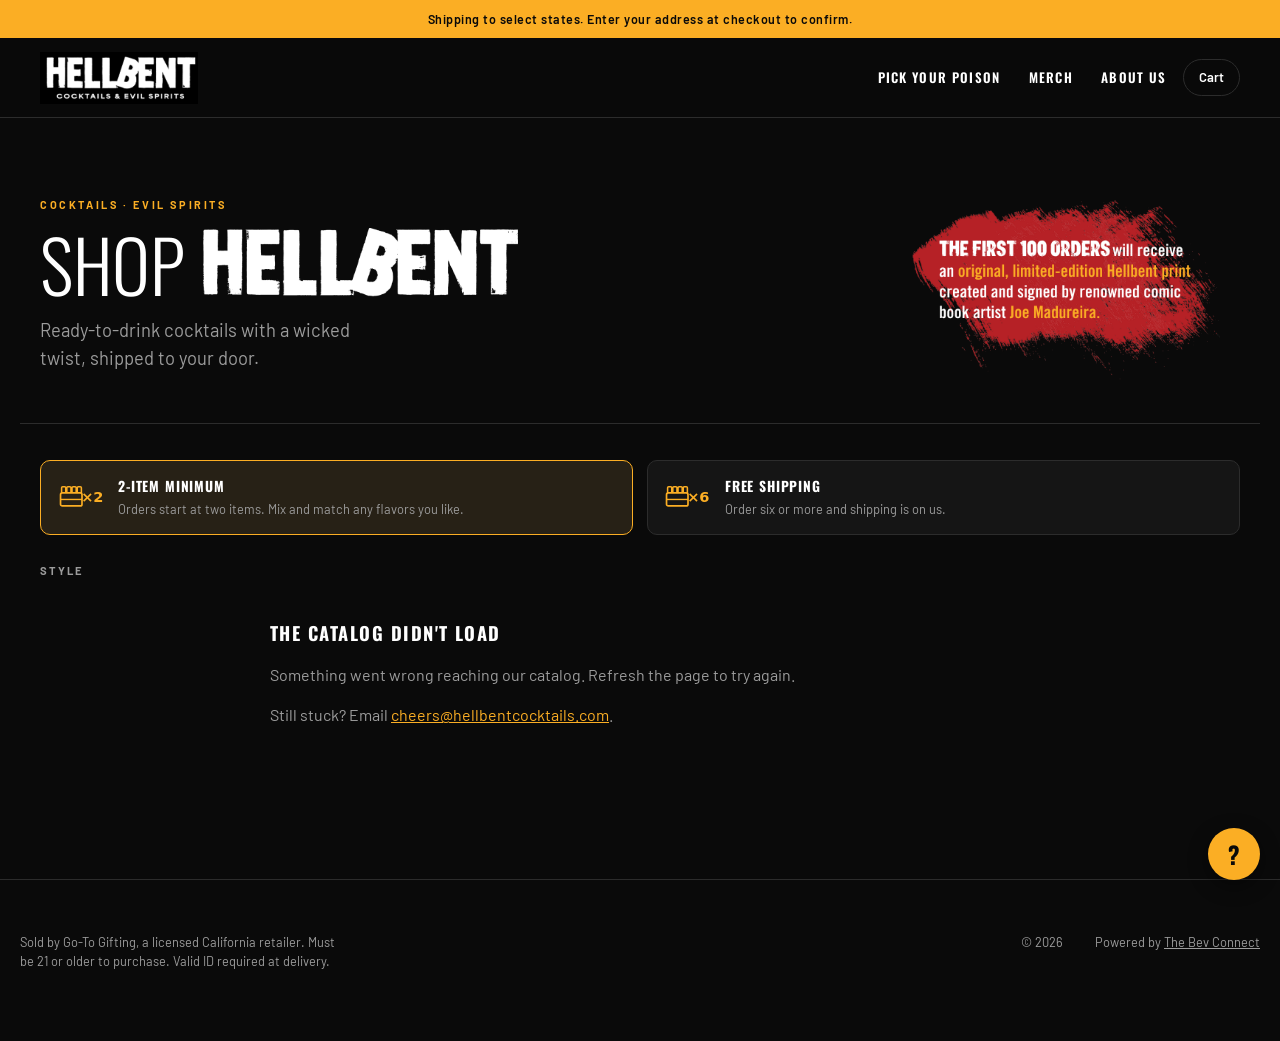
==== commit d99a8cb1: "Add 'Powered by The Bev Connect' to site footer" ====
--- a/index.html
+++ b/index.html
@@ -72,6 +72,7 @@
     <p class="footer__legal" id="footer-legal"></p>
     <span class="masthead__spacer"></span>
     <p>&copy; <span id="footer-year"></span></p>
+    <p class="footer__powered">Powered by <a href="https://thebevconnect.com" target="_blank" rel="noopener">The Bev Connect</a></p>
   </div>
 </footer>
 
--- a/assets/styles.css
+++ b/assets/styles.css
@@ -143,7 +143,10 @@
    stamp beside the headline rather than competing with it. */
 .hero__badge {
   flex: 0 0 auto;
-  width: clamp(112px, 13vw, 168px);
+  /* Sized from the client mockup, where the artwork spans ~27% of the
+     viewport. The previous 168px cap was fine for a compact stamp but renders
+     this artwork's body copy at roughly 3px tall. */
+  width: clamp(260px, 27vw, 440px);
   height: auto; display: block;
 }
 .hero__kicker {
@@ -866,7 +869,7 @@
     margin-bottom: 0.65rem;
   }
   .hero { flex-direction: column; align-items: flex-start; gap: 1.5rem; }
-  .hero__badge { width: min(132px, 40%); }
+  .hero__badge { width: 100%; max-width: 420px; margin-top: 0.25rem; }
   .hero__title {
     font-size: clamp(2rem, 12vw, 3.25rem);
     line-height: 0.95;
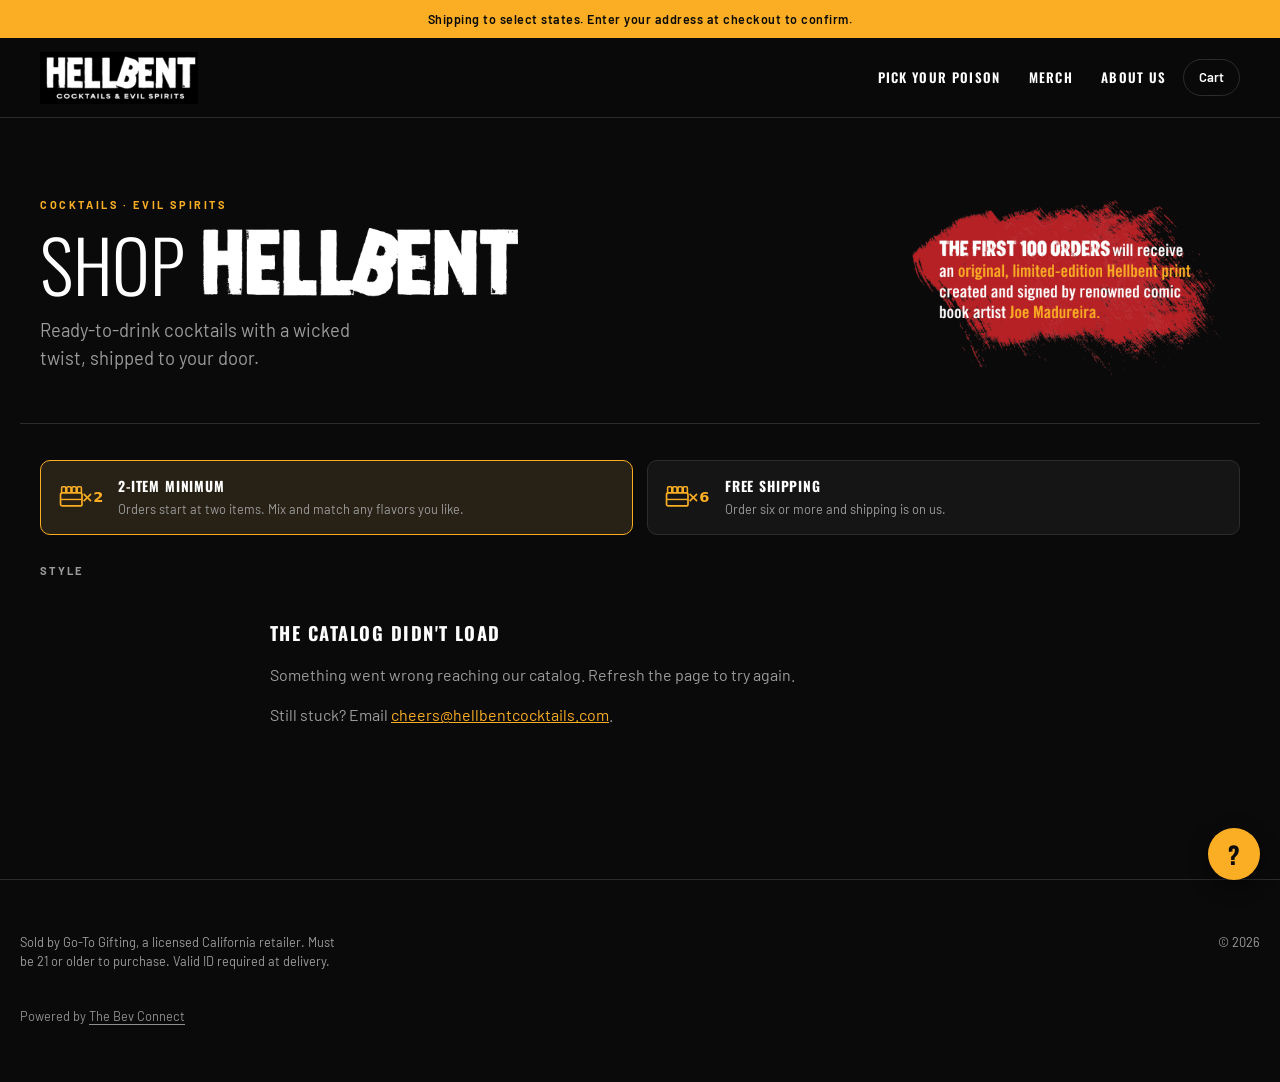
==== commit 9eea0b73: "ADA: seal closed drawer and help panel from keyboard focus Resolves both aria-hidden-focus failures " ====
--- a/index.html
+++ b/index.html
@@ -78,8 +78,12 @@
 
 <div class="scrim" id="scrim" data-open="false"></div>
 
+<!-- Closed state uses `inert`, not aria-hidden. aria-hidden only hides from
+     screen readers — the close button and checkout button stayed in the tab
+     order, so a keyboard user could Tab into an off-screen drawer. `inert`
+     removes the subtree from focus AND the accessibility tree. -->
 <aside class="drawer" id="drawer" data-open="false" role="dialog"
-       aria-modal="true" aria-labelledby="drawer-title" aria-hidden="true">
+       aria-modal="true" aria-labelledby="drawer-title" inert>
   <div class="drawer__head">
     <h2 class="drawer__title" id="drawer-title">Your Cart</h2>
     <button class="drawer__close" id="drawer-close" type="button" aria-label="Close cart">&times;</button>
@@ -116,8 +120,10 @@
   <span aria-hidden="true">?</span>
 </button>
 
+<!-- Same as the drawer: `inert` while closed. This panel holds a whole form
+     (name, email, order, message, submit) that was reachable by Tab. -->
 <div class="help-panel" id="help-panel" data-open="false" role="dialog"
-     aria-labelledby="help-title" aria-hidden="true">
+     aria-labelledby="help-title" inert>
   <div class="help-panel__head">
     <h2 class="help-panel__title" id="help-title"></h2>
     <button class="help-panel__close" id="help-close" type="button"
--- a/assets/styles.css
+++ b/assets/styles.css
@@ -530,10 +530,20 @@
   background: var(--bg);
   border-left: 1px solid var(--line);
   transform: translateX(100%);
-  transition: transform 0.26s cubic-bezier(0.4, 0, 0.2, 1);
+  /* visibility is the backstop behind the `inert` attribute: content inside a
+     visibility:hidden subtree is never focusable, in every browser. The 0.26s
+     delay lets the slide-out finish before it disappears. */
+  visibility: hidden;
+  transition: transform 0.26s cubic-bezier(0.4, 0, 0.2, 1),
+              visibility 0s linear 0.26s;
   display: flex; flex-direction: column;
 }
-.drawer[data-open="true"] { transform: translateX(0); }
+.drawer[data-open="true"] {
+  transform: translateX(0);
+  visibility: visible;
+  transition: transform 0.26s cubic-bezier(0.4, 0, 0.2, 1),
+              visibility 0s linear 0s;
+}
 
 .drawer__head {
   padding: 1.1rem 1.25rem;
@@ -661,6 +671,14 @@
 }
 .footer__inner { max-width: 1240px; margin: 0 auto; display: flex; flex-wrap: wrap; gap: 1rem 2rem; align-items: baseline; }
 .footer__legal { max-width: 46ch; line-height: 1.55; }
+/* Keeps this line visually subordinate to the rest of the footer without
+   using opacity. opacity: 0.7 over var(--muted) computed to ~4.0:1 against
+   the page background — under the 4.5:1 AA floor. An explicit colour is also
+   stable: it can be measured, whereas an opacity result shifts any time the
+   --muted token or the background changes. */
+.footer__powered { flex-basis: 100%; margin: 0.35rem 0 0; color: #8f8f8f; }
+.footer__powered a { color: inherit; text-decoration: none; border-bottom: 1px solid currentColor; }
+.footer__powered a:hover, .footer__powered a:focus-visible { color: var(--muted); }
 
 /* ── Help widget ──────────────────────────────────────────── */
 /* Stacking: masthead 40 · help 45/46 · scrim 50 · drawer 51. The cart
@@ -701,10 +719,13 @@
   box-shadow: 0 12px 36px rgba(0, 0, 0, 0.55);
   opacity: 0; transform: translateY(8px);
   pointer-events: none;
-  transition: opacity 0.16s, transform 0.16s;
+  visibility: hidden;
+  transition: opacity 0.16s, transform 0.16s, visibility 0s linear 0.16s;
 }
 .help-panel[data-open="true"] {
   opacity: 1; transform: translateY(0); pointer-events: auto;
+  visibility: visible;
+  transition: opacity 0.16s, transform 0.16s, visibility 0s linear 0s;
 }
 
 .help-panel__head {
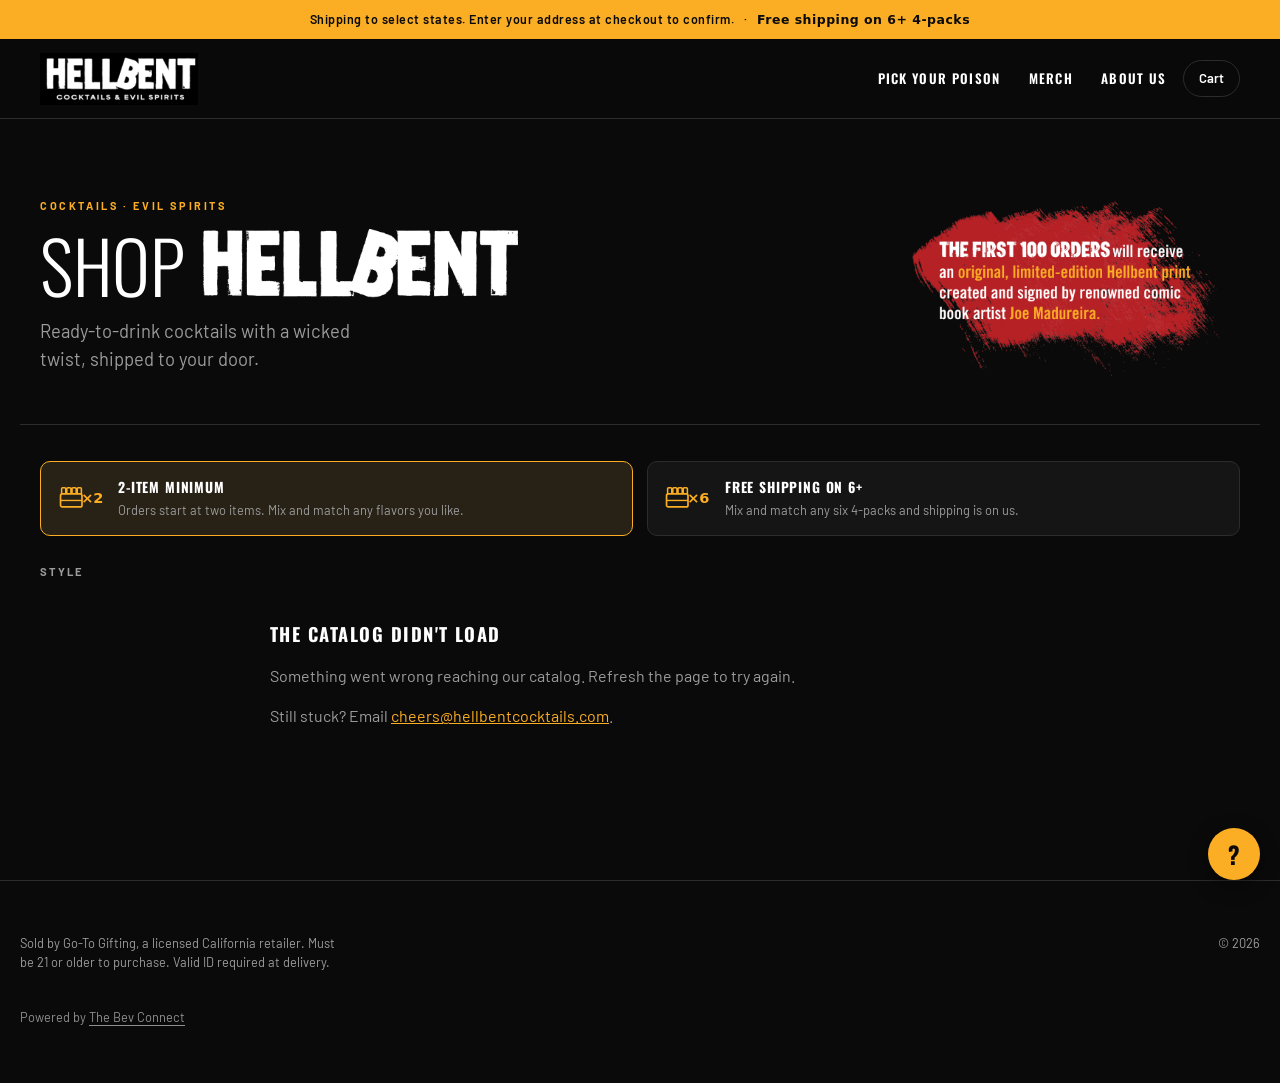
==== commit 6a54b4db: "Free shipping on 6+: cart progress meter, announcement bar, notice copy - Cart drawer: progress bar " ====
--- a/index.html
+++ b/index.html
@@ -89,6 +89,10 @@
     <button class="drawer__close" id="drawer-close" type="button" aria-label="Close cart">&times;</button>
   </div>
 
+  <!-- Free-shipping progress. Painted by app.js from BRAND.freeShip;
+       display only — the free rate itself lives on the Shopify delivery profile. -->
+  <div class="ship-meter" id="drawer-ship" aria-live="polite" hidden></div>
+
   <div class="drawer__body" id="drawer-body"></div>
 
   <div class="drawer__foot" id="drawer-foot" hidden>
--- a/assets/styles.css
+++ b/assets/styles.css
@@ -63,6 +63,15 @@
   text-transform: uppercase;
   letter-spacing: 0.08em;
   font-weight: 700;
+}
+
+/* Free-shipping callout, after the shipping line. Dot separator on wide
+   screens; its own line on phones so neither sentence wraps mid-phrase. */
+.announce__free { font-weight: 800; }
+.announce__free::before { content: "\00b7"; margin: 0 0.6rem; font-weight: 600; }
+@media (max-width: 680px) {
+  .announce__free { display: block; }
+  .announce__free::before { content: none; }
 }
 
 /* ── Header ───────────────────────────────────────────────── */
@@ -562,6 +571,31 @@
 .drawer__close:hover { color: var(--text); background: var(--surface); }
 
 .drawer__body { flex: 1; overflow-y: auto; padding: 1.25rem; }
+.drawer__empty-ship { font-size: 0.8rem; font-weight: 700; color: var(--accent); margin-top: 1rem; }
+
+/* Free-shipping progress, pinned under the drawer header so it stays in
+   view while the line items scroll. */
+.ship-meter {
+  padding: 0.85rem 1.25rem 0.95rem;
+  border-bottom: 1px solid var(--line);
+  background: var(--surface);
+}
+.ship-meter[hidden] { display: none; }
+.ship-meter__msg { margin: 0 0 0.55rem; font-size: 0.8rem; line-height: 1.4; }
+.ship-meter__msg strong { color: var(--accent); }
+.ship-meter__bar {
+  height: 6px; border-radius: 999px; overflow: hidden;
+  background: var(--line);
+}
+.ship-meter__bar span {
+  display: block; height: 100%; border-radius: inherit;
+  background: var(--accent);
+  transition: width 0.3s ease;
+}
+.ship-meter[data-unlocked="true"] .ship-meter__msg { font-weight: 700; color: var(--accent); }
+@media (prefers-reduced-motion: reduce) {
+  .ship-meter__bar span { transition: none; }
+}
 .drawer__empty { color: var(--muted); text-align: center; padding: 3rem 1rem; }
 
 .line { display: flex; gap: 0.85rem; padding: 0.9rem 0; border-bottom: 1px solid var(--line); }
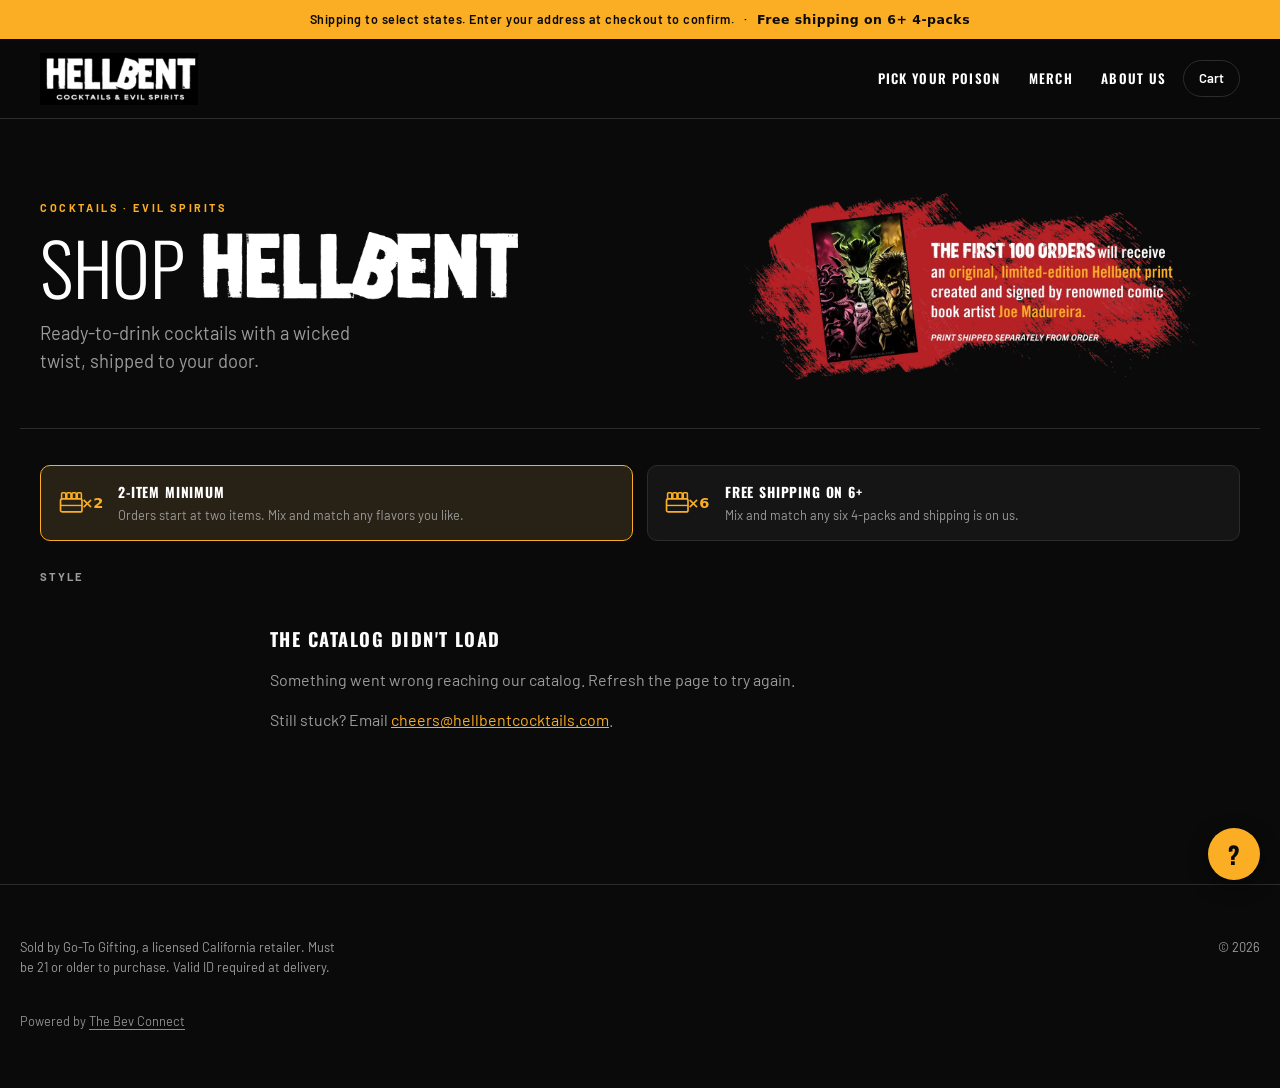
==== commit bc05af7a: "Meta Pixel 1755059605756933: base code + shopping events - index.html / thanks.html: base code in <h" ====
--- a/index.html
+++ b/index.html
@@ -8,6 +8,23 @@
 <title>Shop</title>
 <link rel="icon" type="image/png" href="/assets/favicon.png">
 <link rel="stylesheet" href="/assets/styles.css">
+<!-- Meta Pixel Code -->
+<script>
+!function(f,b,e,v,n,t,s)
+{if(f.fbq)return;n=f.fbq=function(){n.callMethod?
+n.callMethod.apply(n,arguments):n.queue.push(arguments)};
+if(!f._fbq)f._fbq=n;n.push=n;n.loaded=!0;n.version='2.0';
+n.queue=[];t=b.createElement(e);t.async=!0;
+t.src=v;s=b.getElementsByTagName(e)[0];
+s.parentNode.insertBefore(t,s)}(window, document,'script',
+'https://connect.facebook.net/en_US/fbevents.js');
+fbq('init', '1755059605756933');
+fbq('track', 'PageView');
+</script>
+<noscript><img height="1" width="1" style="display:none"
+src="https://www.facebook.com/tr?id=1755059605756933&ev=PageView&noscript=1"
+/></noscript>
+<!-- End Meta Pixel Code -->
 </head>
 <body>
 
--- a/assets/styles.css
+++ b/assets/styles.css
@@ -155,7 +155,7 @@
   /* Sized from the client mockup, where the artwork spans ~27% of the
      viewport. The previous 168px cap was fine for a compact stamp but renders
      this artwork's body copy at roughly 3px tall. */
-  width: clamp(260px, 27vw, 440px);
+  width: clamp(300px, 40vw, 600px);
   height: auto; display: block;
 }
 .hero__kicker {
@@ -924,7 +924,7 @@
     margin-bottom: 0.65rem;
   }
   .hero { flex-direction: column; align-items: flex-start; gap: 1.5rem; }
-  .hero__badge { width: 100%; max-width: 420px; margin-top: 0.25rem; }
+  .hero__badge { width: 100%; max-width: 560px; margin-top: 0.25rem; }
   .hero__title {
     font-size: clamp(2rem, 12vw, 3.25rem);
     line-height: 0.95;
